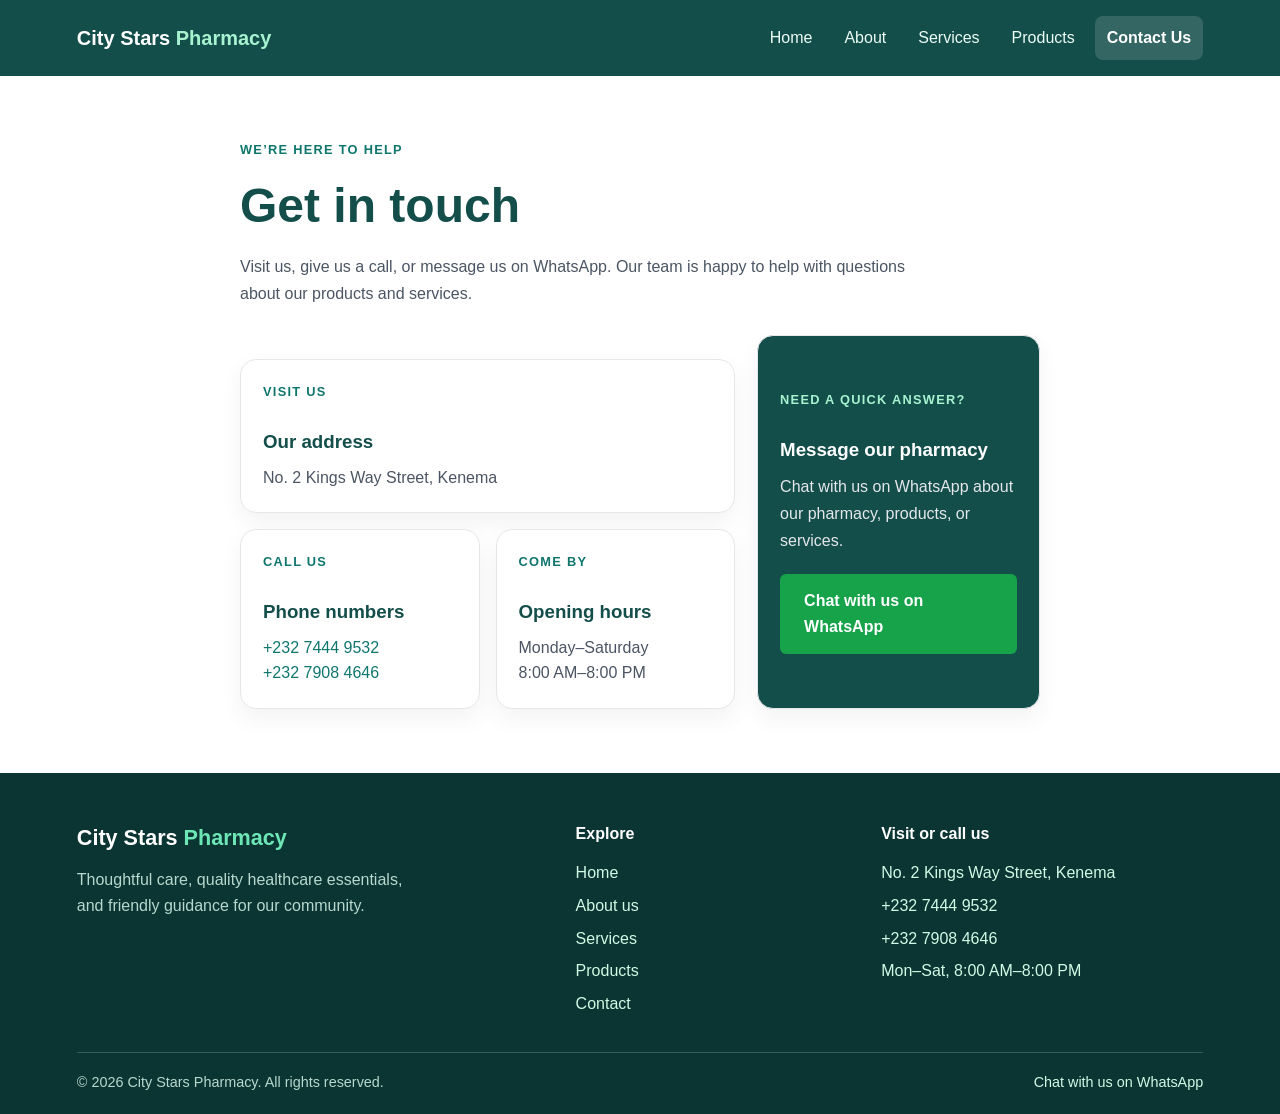
==== contact.html @ b72b59a6 "first commit" ====
<!doctype html>
<html lang="en">
  <head>
    <meta charset="UTF-8" />
    <meta name="viewport" content="width=device-width, initial-scale=1.0" />
    <title>City Stars Pharmacy - Contact</title>
    <link rel="stylesheet" href="css/style.css" />
    <link rel="icon" type="image/png" href="images/favicon.png" />
  </head>
  <body>
    <header class="site-header">
      <a class="brand" href="index.html">City Stars <span>Pharmacy</span></a>
      <button class="menu-toggle" type="button" aria-expanded="false" aria-controls="site-nav">
        <span class="menu-toggle-icon" aria-hidden="true"></span>
        <span class="menu-toggle-label">Menu</span>
      </button>
      <nav class="site-nav" id="site-nav" aria-label="Main navigation">
        <ul>
          <li><a href="index.html">Home</a></li>
          <li><a href="about.html">About</a></li>
          <li><a href="services.html">Services</a></li>
          <li><a href="product.html">Products</a></li>
          <li><a class="nav-contact" href="contact.html" aria-current="page">Contact Us</a></li>
        </ul>
      </nav>
    </header>
    <script src="js/navigation.js" defer></script>

    <main>

      <section class="page-section contact-page">
  <div class="contact-heading">
    <p class="contact-label">We’re here to help</p>
    <h1>Get in touch</h1>
    <p>
      Visit us, give us a call, or message us on WhatsApp. Our team is happy to
      help with questions about our products and services.
    </p>
  </div>

  <div class="contact-layout">
    <ul class="contact-grid">
      <li class="contact-card">
        <p class="contact-card-label">Visit us</p>
        <h3>Our address</h3>
        <p>No. 2 Kings Way Street, Kenema</p>
      </li>

      <li class="contact-card">
        <p class="contact-card-label">Call us</p>
        <h3>Phone numbers</h3>
        <p><a href="tel:+23274449532">+232 7444 9532</a></p>
        <p><a href="tel:+23279084646">+232 7908 4646</a></p>
      </li>

      <li class="contact-card">
        <p class="contact-card-label">Come by</p>
        <h3>Opening hours</h3>
        <p>Monday–Saturday</p>
        <p>8:00 AM–8:00 PM</p>
      </li>
    </ul>

    <aside class="contact-cta">
      <p class="contact-card-label">Need a quick answer?</p>
      <h3>Message our pharmacy</h3>
      <p>
        Chat with us on WhatsApp about our pharmacy, products, or services.
      </p>
      <a
        class="whatsapp-btn"
        href="https://wa.me/23274449532"
        target="_blank"
        rel="noopener noreferrer"
      >
        Chat with us on WhatsApp
      </a>
    </aside>
  </div>
</section>

    </main>

    <footer class="footer">
      <div class="footer-main">
        <section class="footer-about" aria-labelledby="footer-brand">
          <a class="footer-brand" id="footer-brand" href="index.html">City Stars <span>Pharmacy</span></a>
          <p>Thoughtful care, quality healthcare essentials, and friendly guidance for our community.</p>
        </section>
        <nav class="footer-links" aria-label="Footer navigation">
          <h2>Explore</h2>
          <ul>
            <li><a href="index.html">Home</a></li>
            <li><a href="about.html">About us</a></li>
            <li><a href="services.html">Services</a></li>
            <li><a href="product.html">Products</a></li>
            <li><a href="contact.html">Contact</a></li>
          </ul>
        </nav>
        <section class="footer-contact" aria-labelledby="footer-contact-heading">
          <h2 id="footer-contact-heading">Visit or call us</h2>
          <address>
            <p>No. 2 Kings Way Street, Kenema</p>
            <p><a href="tel:+23274449532">+232 7444 9532</a></p>
            <p><a href="tel:+23279084646">+232 7908 4646</a></p>
            <p>Mon–Sat, 8:00 AM–8:00 PM</p>
          </address>
        </section>
      </div>
      <div class="footer-bottom">
        <p>&copy; 2026 City Stars Pharmacy. All rights reserved.</p>
        <a href="https://wa.me/23274449532" target="_blank" rel="noopener noreferrer">Chat with us on WhatsApp</a>
      </div>
    </footer>

  </body>
</html>
---- css/style.css ----
* {
    margin: 0;
    padding: 0;
    box-sizing: border-box;
}

body {
    font-family: Arial, sans-serif;
    color: #1f2937;
    line-height: 1.6;
}

.site-header {
    display: flex;
    justify-content: space-between;
    align-items: center;
    gap: 20px;
    padding: 16px 6%;
    background: #134e4a;
    color: white;
}

.brand {
    color: white;
    font-size: 1.25rem;
    font-weight: bold;
    text-decoration: none;
    white-space: nowrap;
}

.brand span {
    color: #a7f3d0;
}

.site-header .site-nav ul {
    display: flex;
    align-items: center;
    flex-wrap: wrap;
    gap: 8px;
    margin: 0;
    padding: 0;
    list-style: none;
}

.menu-toggle {
    display: none;
    align-items: center;
    gap: 10px;
    padding: 8px 10px;
    border: 1px solid rgba(255, 255, 255, 0.45);
    border-radius: 8px;
    background: transparent;
    color: white;
    font: inherit;
    cursor: pointer;
}

.menu-toggle:focus-visible {
    outline: 3px solid #facc15;
    outline-offset: 3px;
}

.menu-toggle-icon,
.menu-toggle-icon::before,
.menu-toggle-icon::after {
    display: block;
    width: 20px;
    height: 2px;
    border-radius: 2px;
    background: currentColor;
}

.menu-toggle-icon {
    position: relative;
}

.menu-toggle-icon::before,
.menu-toggle-icon::after {
    position: absolute;
    left: 0;
    content: "";
}

.menu-toggle-icon::before {
    top: -6px;
}

.menu-toggle-icon::after {
    top: 6px;
}

.site-nav a {
    display: block;
    padding: 9px 12px;
    border-radius: 8px;
    color: #ecfdf5;
    text-decoration: none;
    transition: background-color 0.2s ease, color 0.2s ease;
}

.site-nav a:hover,
.site-nav a[aria-current="page"] {
    background: rgba(255, 255, 255, 0.14);
    color: white;
}

.site-nav .nav-contact {
    background: white;
    color: #134e4a;
    font-weight: bold;
}

.site-nav .nav-contact:hover {
    background: #d1fae5;
    color: #134e4a;
}

.site-nav a:focus-visible,
.brand:focus-visible,
.hero-btn:focus-visible,
.hero-link:focus-visible {
    outline: 3px solid #facc15;
    outline-offset: 3px;
}

.home-hero {
    display: flex;
    align-items: center;
    min-height: 540px;
    padding: 80px 8%;
    background:
        linear-gradient(90deg, rgba(6, 45, 40, 0.88), rgba(6, 45, 40, 0.32)),
        url("../images/green-bg.jpeg") center / cover no-repeat;
    color: white;
}

.hero-content {
    max-width: 680px;
}

.hero-label {
    margin-bottom: 14px;
    color: #a7f3d0;
    font-size: 0.85rem;
    font-weight: bold;
    letter-spacing: 0.12em;
    text-transform: uppercase;
}

.hero-content h1 {
    margin-bottom: 18px;
    font-size: clamp(2.5rem, 6vw, 4.5rem);
    line-height: 1.08;
}

.hero-description {
    max-width: 560px;
    margin-bottom: 28px;
    color: #e5e7eb;
    font-size: 1.1rem;
    line-height: 1.8;
}

.hero-actions {
    display: flex;
    align-items: center;
    flex-wrap: wrap;
    gap: 14px;
}

.hero-btn,
.hero-link {
    display: inline-block;
    padding: 12px 20px;
    border-radius: 8px;
    font-weight: bold;
    text-decoration: none;
}

.hero-btn {
    background: white;
    color: #134e4a;
}

.hero-btn:hover {
    background: #d1fae5;
}

.hero-link {
    border: 1px solid rgba(255, 255, 255, 0.7);
    color: white;
}

.hero-link:hover {
    background: rgba(255, 255, 255, 0.12);
}

@media (max-width: 700px) {
    .site-header {
        flex-wrap: wrap;
        align-items: center;
        padding: 16px 5%;
    }

    .menu-toggle {
        display: inline-flex;
        margin-left: auto;
    }

    .site-header .site-nav {
        display: none;
        flex-basis: 100%;
    }

    .site-header.menu-open .site-nav {
        display: block;
    }

    .site-header .site-nav ul {
        align-items: stretch;
        flex-direction: column;
        gap: 4px;
        padding-top: 12px;
    }

    .site-nav a {
        padding: 8px;
    }

    .site-nav .nav-contact {
        display: inline-block;
    }

    .home-hero {
        min-height: 480px;
        padding: 60px 7%;
        background-position: center;
    }
}

.footer {
    padding: 48px 6% 20px;
    background: #0b3532;
    color: #d1fae5;
}

.footer-main {
    display: grid;
    grid-template-columns: minmax(220px, 1.4fr) minmax(140px, 0.8fr) minmax(220px, 1fr);
    gap: 48px;
    max-width: 1200px;
    margin: 0 auto;
    padding-bottom: 36px;
}

.footer-brand {
    display: inline-block;
    margin-bottom: 12px;
    color: white;
    font-size: 1.35rem;
    font-weight: 700;
    text-decoration: none;
}

.footer-brand span {
    color: #6ee7b7;
}

.footer-about p {
    max-width: 340px;
    color: #b7d8ce;
}

.footer h2 {
    margin-bottom: 14px;
    color: white;
    font-size: 1rem;
}

.footer-links ul {
    display: grid;
    gap: 7px;
    margin: 0;
    padding: 0;
    list-style: none;
}

.footer a:not(.footer-brand) {
    color: #d1fae5;
    text-decoration: none;
}

.footer a:not(.footer-brand):hover {
    color: white;
    text-decoration: underline;
    text-underline-offset: 3px;
}

.footer a:focus-visible {
    outline: 3px solid #facc15;
    outline-offset: 3px;
    border-radius: 2px;
}

.footer-contact address {
    display: grid;
    gap: 7px;
    font-style: normal;
}

.footer-bottom {
    display: flex;
    align-items: center;
    justify-content: space-between;
    gap: 16px;
    max-width: 1200px;
    margin: 0 auto;
    padding-top: 18px;
    border-top: 1px solid rgba(209, 250, 229, 0.2);
    color: #b7d8ce;
    font-size: 0.9rem;
}

@media (max-width: 700px) {
    .footer {
        padding: 36px 5% 18px;
    }

    .footer-main {
        grid-template-columns: repeat(2, minmax(0, 1fr));
        gap: 30px 24px;
    }

    .footer-about {
        grid-column: 1 / -1;
    }
}

@media (max-width: 440px) {
    .footer-main {
        grid-template-columns: 1fr;
        gap: 24px;
    }

    .footer-about {
        grid-column: auto;
    }

    .footer-bottom {
        align-items: flex-start;
        flex-direction: column;
        gap: 8px;
    }
}

main {
    padding: 24px;
}

.product-page {
    max-width: 1100px;
    margin: 0 auto;
    padding: 30px 0;
}

.product-heading {
    margin-bottom: 28px;
    text-align: center;
}

.product-label {
    color: #0f766e;
    font-size: 0.8rem;
    font-weight: bold;
    letter-spacing: 0.12em;
    text-transform: uppercase;
}

.product-heading h1 {
    margin: 8px 0;
    color: #134e4a;
    font-size: clamp(2rem, 5vw, 3rem);
}

.product-heading > p:last-child {
    color: #4b5563;
}

.product-search {
    max-width: 480px;
    margin: 0 auto 30px;
}

.product-search label {
    display: block;
    margin-bottom: 6px;
    color: #374151;
    font-weight: bold;
}

.product-search input {
    width: 100%;
    padding: 12px 14px;
    border: 1px solid #cbd5e1;
    border-radius: 10px;
    font: inherit;
}

.product-search input:focus {
    border-color: #0f766e;
    outline: 3px solid #ccfbf1;
}

#product-list.product-grid {
    display: grid;
    grid-template-columns: repeat(auto-fit, minmax(220px, 1fr));
    gap: 22px;
    margin: 0;
    padding: 0;
    list-style: none;
}

.product-card {
    overflow: hidden;
    border: 1px solid #e5e7eb;
    border-radius: 16px;
    background: white;
    box-shadow: 0 10px 24px rgba(15, 23, 42, 0.06);
    transition: transform 0.2s ease, box-shadow 0.2s ease;
}

.product-card:hover {
    transform: translateY(-4px);
    box-shadow: 0 16px 30px rgba(15, 118, 110, 0.12);
}

.product-card > img {
    display: block;
    width: 100%;
    height: 190px;
    margin: 0;
    padding: 18px;
    background: #f0fdfa;
    object-fit: contain;
}

.product-info {
    padding: 18px;
}

.product-info h3 {
    margin: 0 0 6px;
    color: #134e4a;
}

.product-info > p {
    min-height: 48px;
    color: #4b5563;
}

.product-purchase {
    display: flex;
    flex-direction: column;
    gap: 12px;
    margin-top: 16px;
}

.product-purchase .price {
    margin: 0;
    color: #134e4a;
    font-size: 1.15rem;
    font-weight: bold;
}

.product-purchase .add-btn {
    width: 100%;
    margin: 0;
    background: #0f766e;
}

.product-purchase .add-btn:hover {
    background: #115e59;
}

@media (max-width: 600px) {
    .product-page {
        padding: 18px 0;
    }

    #product-list.product-grid {
        grid-template-columns: 1fr;
    }
}

.contact-page {
    max-width: 1000px;
    padding: 40px 0;
}

.contact-heading {
    max-width: 680px;
    margin-bottom: 28px;
}

.contact-label,
.contact-card-label {
    color: #0f766e;
    font-size: 0.8rem;
    font-weight: bold;
    letter-spacing: 0.1em;
    text-transform: uppercase;
}

.contact-heading h1 {
    margin: 8px 0;
    color: #134e4a;
    font-size: clamp(2rem, 5vw, 3rem);
}

.contact-heading > p:last-child {
    color: #4b5563;
    line-height: 1.7;
}

.contact-layout {
    display: grid;
    grid-template-columns: 1.4fr 0.8fr;
    gap: 22px;
    align-items: stretch;
}

.contact-grid {
    display: grid;
    grid-template-columns: 1fr 1fr;
    gap: 16px;
    margin: 0;
    padding: 0;
    list-style: none;
}

.contact-card,
.contact-cta {
    padding: 22px;
    border: 1px solid #e5e7eb;
    border-radius: 16px;
    background: white;
    box-shadow: 0 10px 24px rgba(15, 23, 42, 0.05);
}

.contact-card:first-child {
    grid-column: 1 / -1;
}

.contact-card h3,
.contact-cta h3 {
    margin: 6px 0 10px;
    color: #134e4a;
}

.contact-card > p:not(.contact-card-label) {
    color: #4b5563;
}

.contact-card a {
    color: #0f766e;
    text-decoration: none;
}

.contact-card a:hover {
    text-decoration: underline;
}

.contact-cta {
    display: flex;
    flex-direction: column;
    align-items: flex-start;
    justify-content: center;
    background: #134e4a;
    color: white;
}

.contact-cta .contact-card-label {
    color: #a7f3d0;
}

.contact-cta h3 {
    color: white;
}

.contact-cta > p:not(.contact-card-label) {
    margin-bottom: 20px;
    color: #e5e7eb;
    line-height: 1.7;
}

.contact-cta .whatsapp-btn {
    margin: 0;
    background: #16a34a;
}

.contact-cta .whatsapp-btn:hover {
    background: #15803d;
}

@media (max-width: 700px) {
    .contact-page {
        padding: 24px 0;
    }

    .contact-layout,
    .contact-grid {
        grid-template-columns: 1fr;
    }

    .contact-card:first-child {
        grid-column: auto;
    }
}

.about-page {
    max-width: 1000px;
    padding: 40px 0;
}

.about-heading {
    max-width: 720px;
    margin-bottom: 30px;
}

.about-label,
.card-label {
    color: #0f766e;
    font-size: 0.8rem;
    font-weight: bold;
    letter-spacing: 0.1em;
    text-transform: uppercase;
}

.about-heading h1 {
    margin: 8px 0 14px;
    color: #134e4a;
    font-size: clamp(2rem, 5vw, 3rem);
    line-height: 1.15;
}

.about-intro {
    color: #4b5563;
    font-size: 1.05rem;
    line-height: 1.8;
}

.about-grid {
    display: grid;
    grid-template-columns: 1fr 1fr;
    gap: 22px;
}

.mission-card,
.reasons-card {
    padding: 28px;
    border-radius: 16px;
}

.mission-card {
    background: #0f766e;
    color: white;
}

.mission-card .card-label {
    color: #bbf7d0;
}

.mission-card h3,
.reasons-card h3 {
    margin: 10px 0;
    font-size: 1.4rem;
}

.mission-card p:last-child {
    color: #ecfdf5;
    line-height: 1.7;
}

.reasons-card {
    border: 1px solid #d1d5db;
    background: white;
    box-shadow: 0 12px 28px rgba(15, 23, 42, 0.06);
}

.reasons-card h3 {
    color: #134e4a;
}

.reasons-list {
    display: grid;
    gap: 14px;
    margin-top: 18px;
    padding: 0;
    list-style: none;
}

.reasons-list li {
    position: relative;
    padding-left: 26px;
    color: #374151;
    line-height: 1.5;
}

.reasons-list li::before {
    content: "✓";
    position: absolute;
    left: 0;
    color: #16a34a;
    font-weight: bold;
}

@media (max-width: 700px) {
    .about-page {
        padding: 24px 0;
    }

    .about-grid {
        grid-template-columns: 1fr;
    }

    .mission-card,
    .reasons-card {
        padding: 22px;
    }
}

.services-main {
    background: linear-gradient(180deg, #f8fffd 0%, #ffffff 100%);
    padding: 40px 0;
}

.service-showcase {
    max-width: 1100px;
    margin: 0 auto;
    padding: 20px;
}

.service-hero {
    display: grid;
    grid-template-columns: 1.5fr 0.8fr;
    gap: 24px;
    align-items: center;
    margin-bottom: 36px;
    background: linear-gradient(135deg, #ecfdf5 0%, #f0fdf4 100%);
    border: 1px solid #d8f5ea;
    border-radius: 24px;
    padding: 30px 28px;
    box-shadow: 0 18px 45px rgba(15, 118, 110, 0.08);
}

.service-copy {
    max-width: 650px;
}

.pill {
    display: inline-block;
    background-color: #dcfce7;
    color: #166534;
    font-size: 0.72rem;
    font-weight: 700;
    letter-spacing: 0.08em;
    text-transform: uppercase;
    padding: 8px 14px;
    border-radius: 999px;
    margin-bottom: 14px;
}

.service-copy h1 {
    margin: 0 0 12px;
    font-size: clamp(2rem, 4vw, 3rem);
    line-height: 1.2;
    color: #0f172a;
}

.service-copy p {
    margin: 0;
    color: #475569;
    font-size: 1.05rem;
    line-height: 1.8;
}

.service-highlight {
    display: flex;
    flex-direction: column;
    gap: 16px;
}

.mini-stat {
    background: rgba(255, 255, 255, 0.8);
    border: 1px solid rgba(15, 118, 110, 0.09);
    border-radius: 18px;
    padding: 18px 20px;
    display: flex;
    flex-direction: column;
    gap: 5px;
    box-shadow: 0 10px 25px rgba(15, 118, 110, 0.06);
}

.mini-stat strong {
    color: #0f766e;
    font-size: 1.05rem;
}

.mini-stat span {
    color: #4b5563;
    font-size: 0.92rem;
}

.premium-grid {
    list-style: none;
    display: grid;
    grid-template-columns: repeat(auto-fit, minmax(240px, 1fr));
    gap: 24px;
    margin: 0 0 32px;
    padding: 0;
}

.premium-card {
    background: #ffffff;
    border: 1px solid #e5e7eb;
    border-radius: 20px;
    padding: 28px 22px;
    box-shadow: 0 16px 30px rgba(15, 23, 42, 0.04);
    transition: transform 0.25s ease, box-shadow 0.25s ease;
}

.premium-card:hover {
    transform: translateY(-6px);
    box-shadow: 0 22px 38px rgba(15, 118, 110, 0.08);
}

.service-icon {
    width: 60px;
    height: 60px;
    display: flex;
    align-items: center;
    justify-content: center;
    background: linear-gradient(135deg, #d1fae5 0%, #ecfdf5 100%);
    border-radius: 16px;
    font-size: 1.7rem;
    margin-bottom: 18px;
}

.premium-card h3 {
    margin: 0 0 12px;
    font-size: 1.4rem;
    color: #0f766e;
}

.premium-card p {
    margin: 0;
    color: #4b5563;
    line-height: 1.7;
}

.premium-detail {
    background: #ffffff;
    border: 1px solid #e5e7eb;
    border-radius: 20px;
    padding: 30px 24px;
    box-shadow: 0 16px 30px rgba(15, 23, 42, 0.04);
}

.premium-detail h3 {
    margin: 0 0 18px;
    color: #0f172a;
    font-size: 1.6rem;
}

.feature-list {
    list-style: none;
    padding: 0;
    margin: 0;
    display: grid;
    grid-template-columns: repeat(auto-fit, minmax(220px, 1fr));
    gap: 14px 18px;
}

.feature-list li {
    position: relative;
    padding-left: 24px;
    color: #374151;
    line-height: 1.7;
}

.feature-list li::before {
    content: "✓";
    position: absolute;
    left: 0;
    top: 0;
    color: #16a34a;
    font-weight: 700;
}

@media (max-width: 760px) {
    .service-hero {
        grid-template-columns: 1fr;
    }

    .premium-grid,
    .feature-list {
        grid-template-columns: 1fr;
    }

    .service-showcase {
        padding: 10px;
    }
}


.contact-grid {
    margin-top: 24px;
}

.whatsapp-btn {
    display: inline-flex;
    align-items: center;
    justify-content: center;
    gap: 10px;
    margin-top: 28px;
    padding: 14px 24px;
    background-color: #16a34a;
    color: white;
    font-weight: bold;
    text-decoration: none;
    border-radius: 6px;
    transition: background-color 0.2s ease;
}

.whatsapp-btn:hover {
    background-color: #15803d;
}

.whatsapp-btn svg {
    width: 20px;
    height: 20px;
    flex-shrink: 0;
    fill: currentColor;
    display: block;
}

.card {
  padding: 20px;
  border: 1px solid #d1d5db;
  border-radius: 8px;
  background-color: white;
}

.card img {
  width: 100%;
  height: 200px;
  object-fit: contain;
  background-color: #f3f4f6;
  border-radius: 6px;
  margin-bottom: 12px;
}

.card h3 {
  margin-bottom: 8px;
  color: #0f766e;
}

.price {
  display: inline-block;
  margin-top: 10px;
  font-weight: bold;
}

.page-section {
    max-width: 800px;
    margin: 0 auto;
}

.page-section h2 {
    margin-bottom: 16px;
    color: #0f766e;
}

.page-section h3 {
    margin-top: 24px;
    margin-bottom: 8px;
}

.check-list {
    padding-left: 20px;
}

.add-btn {
  display: flex;
  align-items: center;
  justify-content: center;
  gap: 8px;
  width: 100%;
  margin-top: 12px;
  padding: 10px;
  background-color: #0f766e;
  color: white;
  font-weight: bold;
  border: none;
  border-radius: 6px;
  cursor: pointer;
}

.add-btn:hover {
  background-color: #115e59;
}
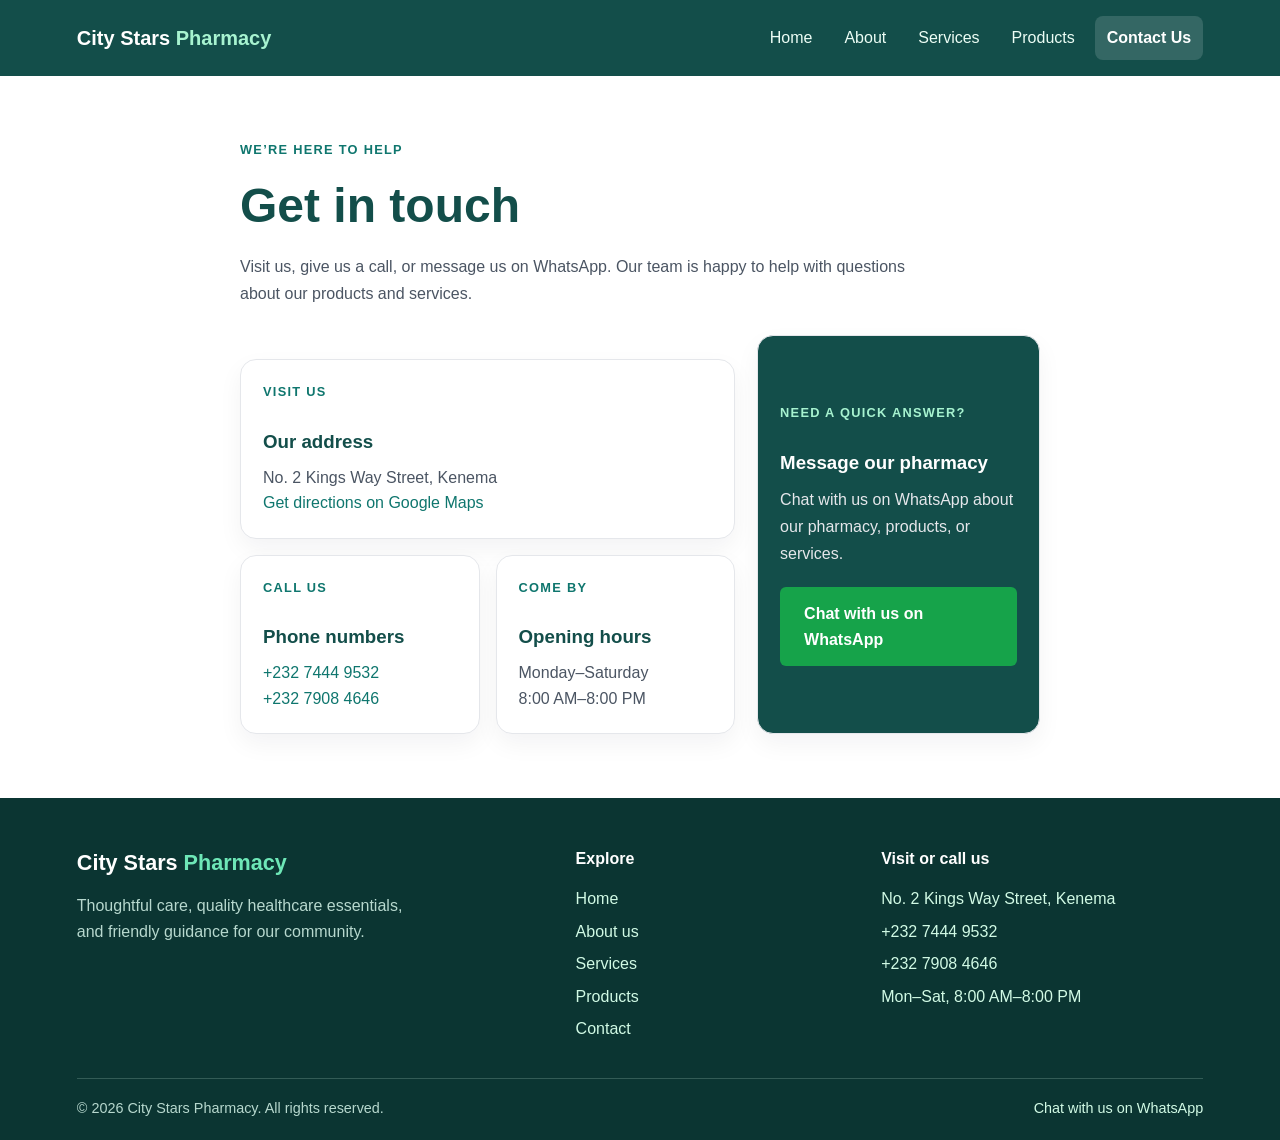
==== commit 6d8f3043: "add google maps beneath the contact page" ====
--- a/contact.html
+++ b/contact.html
@@ -44,6 +44,15 @@
         <p class="contact-card-label">Visit us</p>
         <h3>Our address</h3>
         <p>No. 2 Kings Way Street, Kenema</p>
+        <p>
+          <a
+            href="https://www.google.com/maps/dir/?api=1&amp;destination=No%202%20Kings%20Way%20Street%2C%20Kenema%2C%20Sierra%20Leone"
+            target="_blank"
+            rel="noopener noreferrer"
+          >
+            Get directions on Google Maps
+          </a>
+        </p>
       </li>
 
       <li class="contact-card">
--- a/css/style.css
+++ b/css/style.css
@@ -2,6 +2,16 @@
     margin: 0;
     padding: 0;
     box-sizing: border-box;
+}
+
+.rx-note {
+    margin-top: 12px;
+    padding: 10px;
+    background-color: #fef3c7;
+    color: #92400e;
+    font-weight: bold;
+    text-align: center;
+    border-radius: 6px;
 }
 
 body {
@@ -384,6 +394,13 @@
 
 .product-heading > p:last-child {
     color: #4b5563;
+}
+
+.product-notice {
+    max-width: 700px;
+    margin: 10px auto 0;
+    color: #4b5563;
+    font-size: 0.95rem;
 }
 
 .product-search {
@@ -1009,3 +1026,79 @@
 .add-btn:hover {
   background-color: #115e59;
 }
+
+.home-details {
+    max-width: 1100px;
+    margin: 0 auto;
+    padding: 64px 24px;
+}
+
+.home-details-heading {
+    max-width: 650px;
+    margin: 0 auto 32px;
+    text-align: center;
+}
+
+.home-section-label {
+    color: #0f766e;
+    font-size: 0.85rem;
+    font-weight: bold;
+    letter-spacing: 0.1em;
+    text-transform: uppercase;
+}
+
+.home-details-heading h2 {
+    margin: 8px 0;
+    color: #134e4a;
+    font-size: clamp(1.8rem, 4vw, 2.5rem);
+}
+
+.home-details-heading > p:last-child,
+.home-detail-card p {
+    color: #4b5563;
+}
+
+.home-details-grid {
+    display: grid;
+    grid-template-columns: repeat(3, minmax(0, 1fr));
+    gap: 20px;
+}
+
+.home-detail-card {
+    padding: 24px;
+    border: 1px solid #e5e7eb;
+    border-radius: 16px;
+    background: white;
+    box-shadow: 0 10px 24px rgba(15, 23, 42, 0.05);
+}
+
+.home-detail-card h3 {
+    margin-bottom: 10px;
+    color: #134e4a;
+}
+
+.home-detail-card a,
+.home-whatsapp a {
+    display: inline-block;
+    margin-top: 12px;
+    color: #0f766e;
+    font-weight: bold;
+    text-underline-offset: 3px;
+}
+
+.home-detail-card a:focus-visible,
+.home-whatsapp a:focus-visible {
+    outline: 3px solid #facc15;
+    outline-offset: 3px;
+}
+
+.home-whatsapp {
+    margin-top: 24px;
+    text-align: center;
+}
+
+@media (max-width: 700px) {
+    .home-details-grid {
+        grid-template-columns: 1fr;
+    }
+}
